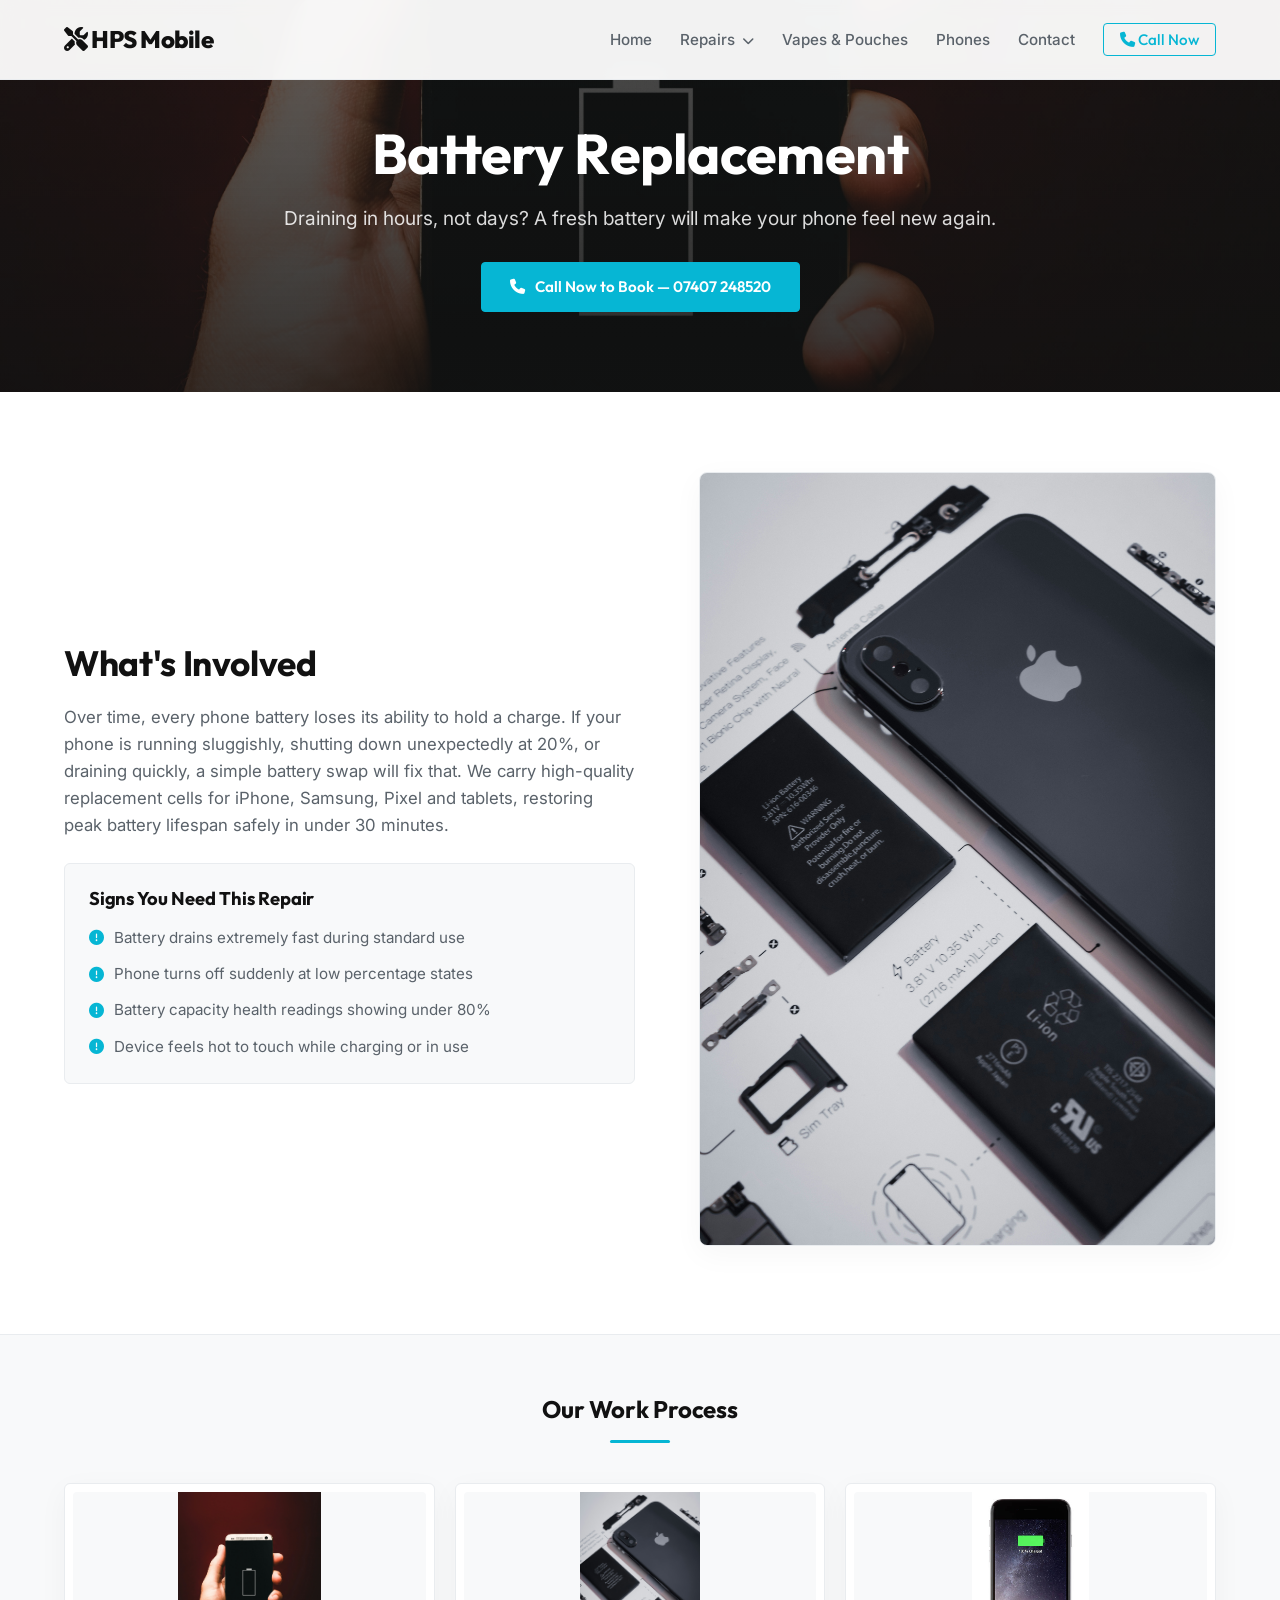
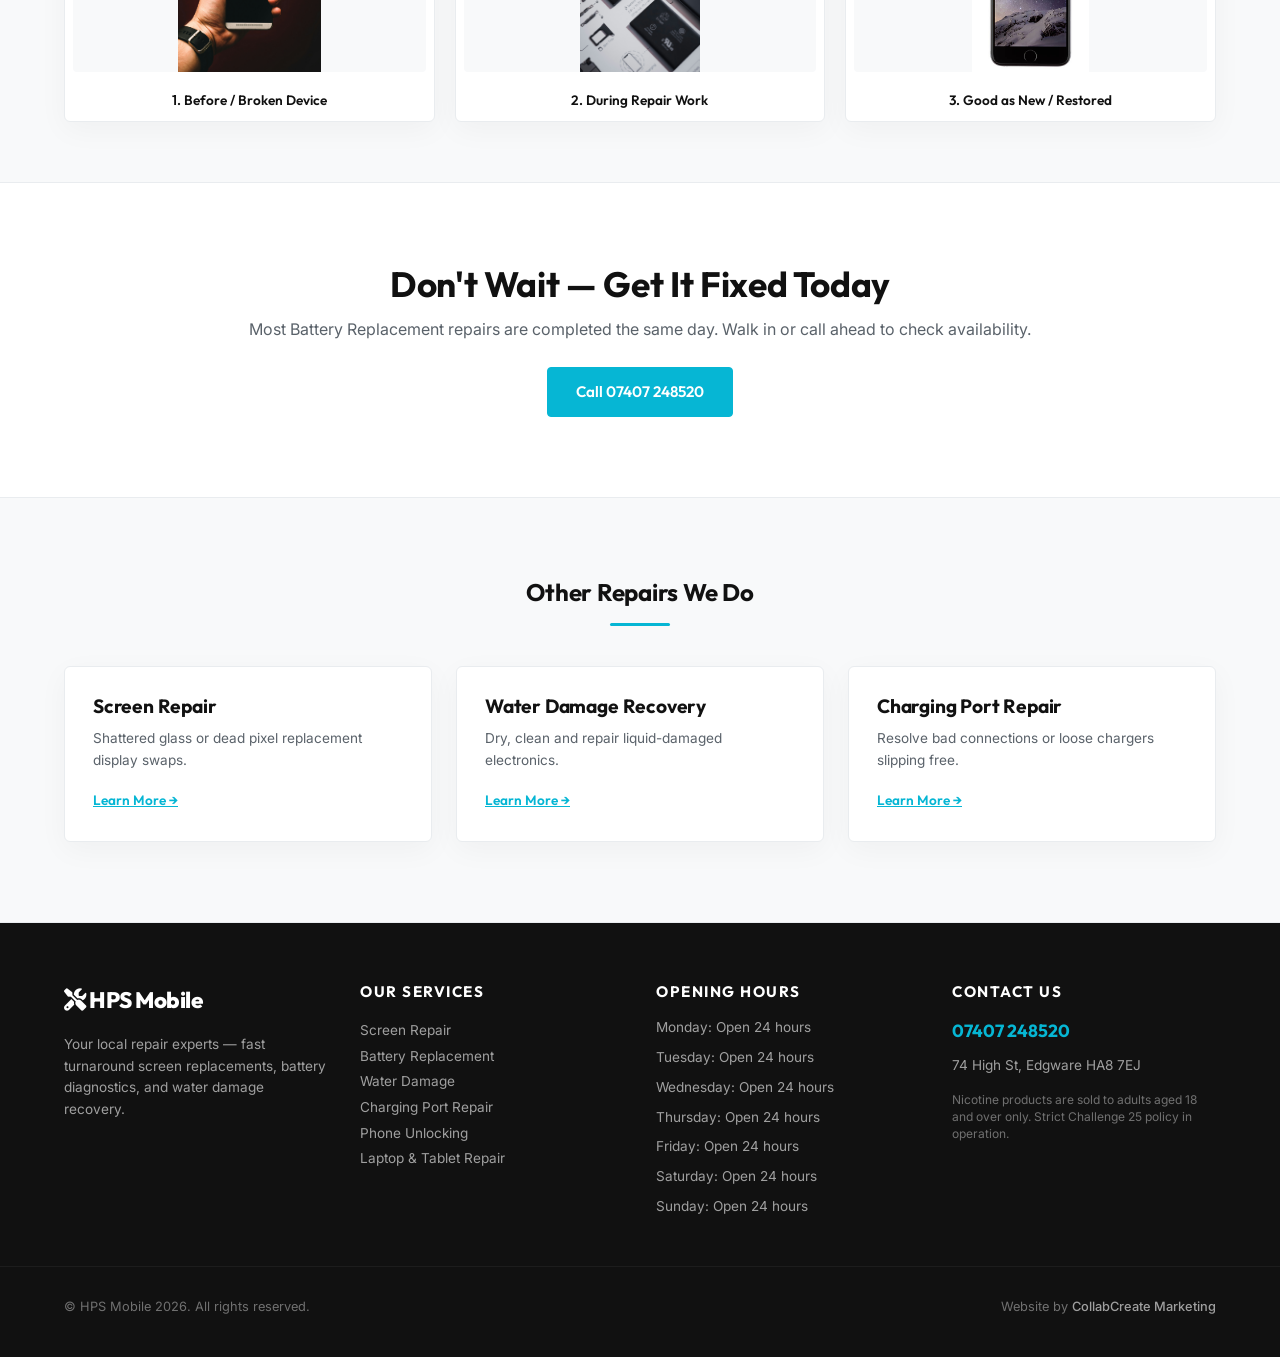
==== battery-replacement.html @ 2931e68e "Deploy premium responsive outreach site" ====
<!DOCTYPE html>
<html lang="en">
<head>
    <meta charset="UTF-8">
    <meta name="viewport" content="width=device-width, initial-scale=1.0">
    <title>Battery Replacement Repairs | HPS Mobile Edgware, London</title>
    <link rel="stylesheet" href="styles.css">
    <link href="https://fonts.googleapis.com/css2?family=Inter:wght@300;400;500;600;700&family=Outfit:wght@400;500;600;700;800&display=swap" rel="stylesheet">
    <link rel="stylesheet" href="https://cdnjs.cloudflare.com/ajax/libs/font-awesome/6.4.0/css/all.min.css">
    
    <!-- Open Graph Metadata -->
    <meta property="og:title" content="Battery Replacement Repairs | HPS Mobile Edgware, London">
    <meta property="og:description" content="Fast, premium screen repairs, battery replacements, water damage recovery, vapes, pouches, and refurbished phones in Edgware, London.">
    <meta property="og:image" content="https://mowleed2000.github.io/hps-mobile/storefront.webp">
    <meta property="og:url" content="https://mowleed2000.github.io/hps-mobile/battery-replacement.html">
    <meta property="og:type" content="website">

    <!-- Microsoft Clarity Tracking Code -->
    <script type="text/javascript">
        (function(c,l,a,r,i,t,y){
            c[a]=c[a]||function(){(c[a].q=c[a].q||[]).push(arguments)};
            t=l.createElement(r);t.async=1;t.src="https://www.clarity.ms/tag/"+i;
            y=l.getElementsByTagName(r)[0];y.parentNode.insertBefore(t,y);
        })(window, document, "clarity", "script", "x1smlah9oa");
    </script>
</head>
<body>

    <nav class="navbar">
        <div class="container nav-container">
            <a href="index.html" class="logo"><i class="fa-solid fa-screwdriver-wrench"></i> HPS Mobile</a>
            <ul class="nav-links" id="navLinks">
                <li><a href="index.html">Home</a></li>
                <li class="dropdown">
                    <a href="#" class="dropdown-trigger">Repairs <i class="fa-solid fa-chevron-down" style="font-size:0.75rem; margin-left:3px;"></i></a>
                    <ul class="dropdown-menu">
                        <li><a href="screen-repair.html">Screen Repair</a></li>
                        <li><a href="battery-replacement.html">Battery Replacement</a></li>
                        <li><a href="water-damage.html">Water Damage</a></li>
                        <li><a href="charging-port.html">Charging Port Repair</a></li>
                        <li><a href="phone-unlocking.html">Phone Unlocking</a></li>
                        <li><a href="laptop-tablet.html">Laptop &amp; Tablet Repair</a></li>
                    </ul>
                </li>
                <li><a href="vapes-pouches.html">Vapes &amp; Pouches</a></li>
                <li><a href="phones-in-store.html">Phones</a></li>
                <li><a href="contact.html">Contact</a></li>
                <li><a href="tel:07407248520" class="btn-nav-cta"><i class="fa-solid fa-phone"></i> Call Now</a></li>
            </ul>
            <div class="hamburger" id="hamburger"><i class="fa-solid fa-bars"></i></div>
        </div>
    </nav>

            <section class="service-hero" style="background-image: linear-gradient(rgba(17, 17, 17, 0.65), rgba(17, 17, 17, 0.85)), url('Battery Replacment page 1.jpg');">
                <div class="container text-center reveal">
                    <h1>Battery Replacement</h1>
                    <p>Draining in hours, not days? A fresh battery will make your phone feel new again.</p>
                    <a href="tel:07407248520" class="btn btn-primary"><i class="fa-solid fa-phone"></i> Call Now to Book — 07407 248520</a>
                </div>
            </section>

            <section class="service-details">
                <div class="container details-grid">
                    <div class="details-text reveal">
                        <h2>What's Involved</h2>
                        <p>Over time, every phone battery loses its ability to hold a charge. If your phone is running sluggishly, shutting down unexpectedly at 20%, or draining quickly, a simple battery swap will fix that. We carry high-quality replacement cells for iPhone, Samsung, Pixel and tablets, restoring peak battery lifespan safely in under 30 minutes.</p>
                        
                        <div class="symptoms-box">
                            <h3>Signs You Need This Repair</h3>
                            <ul class="symptoms-list">
                                <li><i class='fa-solid fa-circle-exclamation'></i> Battery drains extremely fast during standard use</li><li><i class='fa-solid fa-circle-exclamation'></i> Phone turns off suddenly at low percentage states</li><li><i class='fa-solid fa-circle-exclamation'></i> Battery capacity health readings showing under 80%</li><li><i class='fa-solid fa-circle-exclamation'></i> Device feels hot to touch while charging or in use</li>
                            </ul>
                        </div>
                    </div>
                    <div class="details-image reveal">
                        <img src="Battery replacment page 2.jpg" alt="Technician working on device" class="in-process-img">
                    </div>
                </div>
            </section>

            <section class="service-gallery">
                <div class="container">
                    <div class="section-header text-center reveal">
                        <h2>Our Work Process</h2>
                        <div class="accent-divider"></div>
                    </div>
                    <div class="gallery-row battery-gallery reveal">
                        <div class="gallery-item-wrapper" onclick="openLightbox('Battery Replacment page 1.jpg', 'Before / Broken Device')">
                            <img src="Battery Replacment page 1.jpg" alt="Before repair">
                            <span>1. Before / Broken Device</span>
                        </div>
                        <div class="gallery-item-wrapper" onclick="openLightbox('Battery replacment page 2.jpg', 'During Repair Work')">
                            <img src="Battery replacment page 2.jpg" alt="During repair">
                            <span>2. During Repair Work</span>
                        </div>
                        <div class="gallery-item-wrapper" onclick="openLightbox('Battery fixed 100 percent.jpg', 'Good as New / Restored')">
                            <img src="Battery fixed 100 percent.jpg" alt="After repair">
                            <span>3. Good as New / Restored</span>
                        </div>
                    </div>
                </div>
            </section>

            <section class="service-cta text-center reveal">
                <div class="container">
                    <h2>Don't Wait — Get It Fixed Today</h2>
                    <p>Most Battery Replacement repairs are completed the same day. Walk in or call ahead to check availability.</p>
                    <a href="tel:07407248520" class="btn btn-primary">Call 07407 248520</a>
                </div>
            </section>

            <section class="related-services">
                <div class="container">
                    <div class="section-header text-center reveal">
                        <h2>Other Repairs We Do</h2>
                        <div class="accent-divider"></div>
                    </div>
                    <div class="related-grid reveal">
                        
                <div class="related-card">
                    <h3>Screen Repair</h3>
                    <p>Shattered glass or dead pixel replacement display swaps.</p>
                    <a href="screen-repair.html" class="learn-more">Learn More &rarr;</a>
                </div>
        
                <div class="related-card">
                    <h3>Water Damage Recovery</h3>
                    <p>Dry, clean and repair liquid-damaged electronics.</p>
                    <a href="water-damage.html" class="learn-more">Learn More &rarr;</a>
                </div>
        
                <div class="related-card">
                    <h3>Charging Port Repair</h3>
                    <p>Resolve bad connections or loose chargers slipping free.</p>
                    <a href="charging-port.html" class="learn-more">Learn More &rarr;</a>
                </div>
        
                    </div>
                </div>
            </section>
        
    <!-- Lightbox Modal -->
    <div id="lightboxModal" class="lightbox">
        <span class="lightbox-close" onclick="closeLightbox()">&times;</span>
        <img class="lightbox-content" id="lightboxImg">
        <div id="lightboxCaption" class="lightbox-caption"></div>
    </div>

    <footer class="footer">
        <div class="container footer-grid">
            <div class="footer-brand">
                <a href="index.html" class="footer-logo"><i class="fa-solid fa-screwdriver-wrench"></i> HPS Mobile</a>
                <p style="margin-top: 15px; font-size: 0.85rem; line-height: 1.6; color: rgba(255, 255, 255, 0.6);">Your local repair experts — fast turnaround screen replacements, battery diagnostics, and water damage recovery.</p>
            </div>
            <div class="footer-links">
                <h4>Our Services</h4>
                <p><a href="screen-repair.html">Screen Repair</a></p>
                <p><a href="battery-replacement.html">Battery Replacement</a></p>
                <p><a href="water-damage.html">Water Damage</a></p>
                <p><a href="charging-port.html">Charging Port Repair</a></p>
                <p><a href="phone-unlocking.html">Phone Unlocking</a></p>
                <p><a href="laptop-tablet.html">Laptop &amp; Tablet Repair</a></p>
            </div>
            <div class="footer-hours">
                <h4>Opening Hours</h4>
                <ul>
                    <li>Monday: Open 24 hours</li><li>Tuesday: Open 24 hours</li><li>Wednesday: Open 24 hours</li><li>Thursday: Open 24 hours</li><li>Friday: Open 24 hours</li><li>Saturday: Open 24 hours</li><li>Sunday: Open 24 hours</li>
                </ul>
            </div>
            <div class="footer-contact">
                <h4>Contact Us</h4>
                <p class="phone-num"><a href="tel:07407248520">07407 248520</a></p>
                <p style="margin-top: 10px; font-size: 0.85rem; color: rgba(255, 255, 255, 0.6);">74 High St, Edgware HA8 7EJ</p>
                <p style="margin-top: 15px; font-size: 0.75rem; color: rgba(255, 255, 255, 0.4); line-height: 1.4;">
                    Nicotine products are sold to adults aged 18 and over only. Strict Challenge 25 policy in operation.
                </p>
            </div>
        </div>
        <div class="footer-bottom">
            <div class="container" style="display: flex; justify-content: space-between; flex-wrap: wrap; gap: 10px; width: 100%;">
                <p>&copy; HPS Mobile 2026. All rights reserved.</p>
                <p class="agency-credit">Website by <a href="https://collabcreate.co.uk" target="_blank">CollabCreate Marketing</a></p>
            </div>
        </div>
    </footer>
    <script src="script.js"></script>
</body>
</html>
---- styles.css ----
/* CCM Tech Repair Site Stylesheet */
:root {
    --bg-main: #ffffff;
    --bg-card: #ffffff;
    --bg-alternate: #f8f9fa;
    --text-main: #111111;
    --text-muted: #5a626a;
    --border-color: #e9ecef;
    --primary: #06b6d4;
    --primary-hover: #0891b2;
    --primary-glow: rgba(6, 182, 212, 0.15);
    --shadow: 0 8px 30px rgba(0, 0, 0, 0.04);
    --font-sans: 'Inter', sans-serif;
    --font-heading: 'Outfit', sans-serif;
    --nav-height: 80px;
}

/* Global Reset */
* {
    margin: 0;
    padding: 0;
    box-sizing: border-box;
}

html, body {
    width: 100%;
    overflow-x: hidden;
    background-color: var(--bg-main);
    color: var(--text-main);
    font-family: var(--font-sans);
    line-height: 1.6;
    scroll-behavior: smooth;
}

/* Layout Utilities */
.container {
    max-width: 1200px;
    margin: 0 auto;
    padding: 0 24px;
    width: 100%;
}

.text-center {
    text-align: center;
}

.primary-text {
    color: var(--primary);
}

.accent-divider {
    width: 60px;
    height: 3px;
    background-color: var(--primary);
    margin: 16px auto 0;
    border-radius: 2px;
}

.section-subtitle {
    display: inline-block;
    font-family: var(--font-heading);
    font-size: 0.8rem;
    font-weight: 700;
    text-transform: uppercase;
    letter-spacing: 3px;
    color: var(--primary);
    margin-bottom: 12px;
}

/* Typography */
h1, h2, h3, h4 {
    font-family: var(--font-heading);
    font-weight: 700;
    letter-spacing: -0.01em;
    line-height: 1.2;
}

/* Scroll Animations */
.reveal {
    opacity: 0;
    transform: translateY(30px);
    transition: all 0.8s cubic-bezier(0.16, 1, 0.3, 1);
}

.reveal.active {
    opacity: 1;
    transform: translateY(0);
}

/* Buttons */
.btn {
    display: inline-flex;
    align-items: center;
    justify-content: center;
    gap: 10px;
    padding: 12px 28px;
    font-family: var(--font-heading);
    font-size: 0.95rem;
    font-weight: 600;
    text-decoration: none;
    border-radius: 4px;
    transition: all 0.3s ease;
    cursor: pointer;
    border: none;
}

.btn-primary {
    background-color: var(--primary);
    color: #ffffff;
    border: 1px solid var(--primary);
}

.btn-primary:hover {
    background-color: var(--primary-hover);
    border-color: var(--primary-hover);
    transform: translateY(-2px);
    box-shadow: 0 8px 20px var(--primary-glow);
}

.btn-outline {
    background-color: transparent;
    color: var(--text-main);
    border: 1px solid var(--border-color);
}

.btn-outline:hover {
    background-color: var(--bg-alternate);
    border-color: var(--primary);
    color: var(--primary);
    transform: translateY(-2px);
}

/* Navigation Bar */
.navbar {
    position: fixed;
    top: 0;
    left: 0;
    width: 100%;
    height: var(--nav-height);
    background-color: rgba(255, 255, 255, 0.95);
    backdrop-filter: blur(8px);
    -webkit-backdrop-filter: blur(8px);
    border-bottom: 1px solid var(--border-color);
    z-index: 1000;
    display: flex;
    align-items: center;
}

.nav-container {
    display: flex;
    justify-content: space-between;
    align-items: center;
}

.logo {
    font-family: var(--font-heading);
    font-size: 1.5rem;
    font-weight: 800;
    color: var(--text-main);
    text-decoration: none;
    letter-spacing: -0.5px;
}

.nav-links {
    display: flex;
    align-items: center;
    list-style: none;
    gap: 28px;
}

.nav-links a {
    color: var(--text-muted);
    text-decoration: none;
    font-size: 0.95rem;
    font-weight: 500;
    transition: color 0.3s ease;
}

.nav-links a:hover {
    color: var(--text-main);
}

.btn-nav-cta {
    background-color: transparent;
    color: var(--primary) !important;
    border: 1px solid var(--primary);
    padding: 6px 16px;
    border-radius: 4px;
    font-family: var(--font-heading);
    font-size: 0.85rem;
    font-weight: 600;
    transition: all 0.3s ease;
}

.btn-nav-cta:hover {
    background-color: var(--primary);
    color: #ffffff !important;
}

.hamburger {
    display: none;
    color: var(--text-main);
    font-size: 1.4rem;
    cursor: pointer;
}

/* Dropdown Menu */
.dropdown {
    position: relative;
}

.dropdown-menu {
    display: none;
    position: absolute;
    top: 100%;
    left: 0;
    background-color: var(--bg-card);
    border: 1px solid var(--border-color);
    box-shadow: var(--shadow);
    list-style: none;
    min-width: 220px;
    border-radius: 4px;
    padding: 10px 0;
    z-index: 100;
}

.dropdown-menu li a {
    display: block;
    padding: 10px 20px;
    color: var(--text-main);
    font-size: 0.9rem;
    text-transform: none;
    letter-spacing: normal;
}

.dropdown-menu li a:hover {
    background-color: var(--bg-alternate);
    color: var(--primary);
}

.dropdown:hover .dropdown-menu {
    display: block;
}

/* Hero Section */
.hero {
    padding: calc(var(--nav-height) + 60px) 0 80px;
    background-size: cover;
    background-position: center;
    position: relative;
}

.hero-grid {
    display: grid;
    grid-template-columns: 1.1fr 0.9fr;
    gap: 48px;
    align-items: center;
}

.hero-content .eyebrow {
    font-family: var(--font-heading);
    color: var(--primary);
    font-size: 0.8rem;
    font-weight: 700;
    text-transform: uppercase;
    letter-spacing: 3px;
    margin-bottom: 20px;
    display: block;
}

.hero h1 {
    font-size: 3.8rem;
    margin-bottom: 20px;
    color: var(--text-main);
}

.hero-tagline {
    font-size: 1.15rem;
    color: var(--text-muted);
    margin-bottom: 32px;
}

.hero-btns {
    display: flex;
    gap: 16px;
    margin-bottom: 32px;
}

.walk-ins-tag {
    display: flex;
    flex-wrap: wrap;
    gap: 12px;
}

.badge {
    display: inline-flex;
    align-items: center;
    gap: 6px;
    background-color: var(--bg-alternate);
    border: 1px solid var(--border-color);
    color: var(--text-muted);
    padding: 6px 12px;
    border-radius: 4px;
    font-size: 0.8rem;
    font-weight: 600;
}

.badge i {
    color: var(--primary);
}

.hero-image-wrapper {
    position: relative;
    width: 100%;
}

.hero-image-frame {
    position: relative;
    border: 1px solid var(--border-color);
    padding: 10px;
    border-radius: 8px;
    background-color: var(--bg-card);
    box-shadow: var(--shadow);
    cursor: pointer;
    overflow: hidden;
}

.hero-image {
    width: 100%;
    border-radius: 4px;
    display: block;
    object-fit: cover;
    aspect-ratio: 4/5;
    transition: transform 0.5s ease;
}

.hero-image-frame:hover .hero-image {
    transform: scale(1.02);
}

.frame-overlay {
    position: absolute;
    top: 10px;
    left: 10px;
    right: 10px;
    bottom: 10px;
    background-color: rgba(17, 17, 17, 0.85);
    display: flex;
    flex-direction: column;
    align-items: center;
    justify-content: center;
    gap: 10px;
    color: #ffffff;
    opacity: 0;
    transition: opacity 0.3s ease;
    border-radius: 4px;
}

.hero-image-frame:hover .frame-overlay {
    opacity: 1;
}

.frame-overlay i {
    font-size: 1.8rem;
    color: var(--primary);
}

.frame-overlay span {
    font-family: var(--font-heading);
    font-size: 0.8rem;
    font-weight: 600;
    text-transform: uppercase;
    letter-spacing: 1.5px;
}

/* Services Grid on Home */
.services {
    padding: 80px 0;
    background-color: var(--bg-alternate);
    border-top: 1px solid var(--border-color);
    border-bottom: 1px solid var(--border-color);
}

.services .section-header {
    margin-bottom: 48px;
}

.services .subheading {
    color: var(--text-muted);
    font-size: 1.05rem;
    margin-top: 8px;
}

.services-grid {
    display: grid;
    grid-template-columns: repeat(3, 1fr);
    gap: 24px;
}

.service-card-link {
    text-decoration: none;
}

.service-card {
    height: 280px;
    border-radius: 8px;
    background-size: cover;
    background-position: center;
    position: relative;
    overflow: hidden;
    display: flex;
    align-items: flex-end;
    transition: transform 0.3s ease, box-shadow 0.3s ease;
}

.service-card::after {
    content: '';
    position: absolute;
    top: 0;
    left: 0;
    width: 100%;
    height: 100%;
    background: linear-gradient(to top, rgba(17, 17, 17, 0.95) 0%, rgba(17, 17, 17, 0.4) 60%, rgba(17, 17, 17, 0.1) 100%);
    z-index: 1;
    transition: background 0.3s ease;
}

.service-card:hover {
    transform: translateY(-4px);
    box-shadow: 0 12px 30px rgba(0, 0, 0, 0.15);
}

.service-card:hover::after {
    background: linear-gradient(to top, rgba(17, 17, 17, 0.98) 0%, rgba(17, 17, 17, 0.5) 60%, rgba(17, 17, 17, 0.2) 100%);
}

.card-content {
    padding: 24px;
    color: #ffffff;
    width: 100%;
    z-index: 2;
}

.service-card h3 {
    font-size: 1.4rem;
    margin-bottom: 6px;
    color: #ffffff;
}

.service-card p {
    font-size: 0.85rem;
    color: rgba(255, 255, 255, 0.8);
    margin-bottom: 12px;
}

.learn-more {
    font-family: var(--font-heading);
    font-size: 0.85rem;
    font-weight: 600;
    color: var(--primary);
}

/* Why Us Section */
.why-us {
    padding: 80px 0;
}

.why-us-grid {
    display: grid;
    grid-template-columns: repeat(3, 1fr);
    gap: 32px;
    margin-top: 48px;
}

.why-card {
    background-color: var(--bg-card);
    border: 1px solid var(--border-color);
    border-radius: 8px;
    padding: 32px;
    box-shadow: var(--shadow);
}

.why-icon {
    font-size: 2.2rem;
    color: var(--primary);
    margin-bottom: 20px;
}

.why-card h3 {
    font-size: 1.25rem;
    margin-bottom: 12px;
}

.why-card p {
    color: var(--text-muted);
    font-size: 0.9rem;
}

/* Vapes Teaser */
.vapes-teaser {
    padding: 80px 0;
    background-color: var(--bg-alternate);
    border-top: 1px solid var(--border-color);
    border-bottom: 1px solid var(--border-color);
}

.vapes-teaser-grid {
    display: grid;
    grid-template-columns: 1.1fr 0.9fr;
    gap: 48px;
    align-items: center;
}

.vapes-teaser-content h2 {
    font-size: 2.5rem;
    margin-bottom: 16px;
}

.vapes-teaser-content p {
    color: var(--text-muted);
    margin-bottom: 24px;
    font-size: 1.05rem;
}

.disclaimer-text {
    font-size: 0.75rem;
    color: var(--text-muted);
    margin-top: 16px;
}

.vape-brand-anchors {
    display: flex;
    justify-content: center;
    gap: 20px;
}

.teaser-brand-img {
    width: 45%;
    max-width: 180px;
    border-radius: 8px;
    border: 1px solid var(--border-color);
    box-shadow: var(--shadow);
}

/* Phones Teaser */
.phones-teaser {
    padding: 80px 0;
}

.phones-teaser-grid {
    display: grid;
    grid-template-columns: 1fr 1fr;
    gap: 48px;
    align-items: center;
}

.phones-teaser-content h2 {
    font-size: 2.5rem;
    margin-bottom: 16px;
}

.phones-teaser-content p {
    color: var(--text-muted);
    margin-bottom: 24px;
    font-size: 1.05rem;
}

.phone-anchors-grid {
    display: grid;
    grid-template-columns: repeat(3, 1fr);
    gap: 16px;
}

.phone-item-card {
    text-align: center;
    background-color: var(--bg-alternate);
    border: 1px solid var(--border-color);
    padding: 16px;
    border-radius: 8px;
}

.phone-item-card img {
    width: 100%;
    height: auto;
    max-height: 120px;
    object-fit: contain;
    margin-bottom: 10px;
}

.phone-item-card span {
    font-family: var(--font-heading);
    font-size: 0.8rem;
    font-weight: 600;
}

/* Reviews on Home */
.reviews {
    padding: 80px 0;
    background-color: var(--bg-alternate);
    border-top: 1px solid var(--border-color);
    border-bottom: 1px solid var(--border-color);
}

.reviews-grid {
    display: grid;
    grid-template-columns: repeat(3, 1fr);
    gap: 24px;
    margin-top: 40px;
}

.review-card {
    background-color: var(--bg-card);
    border: 1px solid var(--border-color);
    padding: 32px;
    border-radius: 6px;
    box-shadow: var(--shadow);
    display: flex;
    flex-direction: column;
    justify-content: space-between;
}

.review-card .review-text {
    font-style: italic;
    font-size: 0.95rem;
    color: var(--text-muted);
    margin-bottom: 20px;
}

.review-author {
    font-family: var(--font-heading);
    font-weight: 600;
    font-size: 0.85rem;
    display: flex;
    justify-content: space-between;
    align-items: center;
}

.stars {
    color: #ffb400;
    font-size: 0.8rem;
}

/* Final CTA */
.final-cta {
    padding: 100px 0;
    background-size: cover;
    background-position: center;
    color: #ffffff;
}

.final-cta h2 {
    font-size: 3rem;
    margin-bottom: 16px;
    color: #ffffff;
}

.final-cta p {
    font-size: 1.15rem;
    color: rgba(255, 255, 255, 0.85);
    margin-bottom: 30px;
}

.btn-large {
    padding: 14px 40px;
    font-size: 1.1rem;
}

/* Service Page Styling */
.service-hero {
    padding: 120px 0 80px;
    background-size: cover;
    background-position: center;
    color: #ffffff;
}

.service-hero h1 {
    font-size: 3.5rem;
    color: #ffffff;
    margin-bottom: 16px;
}

.service-hero p {
    font-size: 1.2rem;
    color: rgba(255, 255, 255, 0.85);
    margin-bottom: 28px;
}

.details-grid {
    display: grid;
    grid-template-columns: 1.05fr 0.95fr;
    gap: 64px;
    align-items: center;
}

.service-details {
    padding: 80px 0;
}

.details-text h2 {
    font-size: 2.2rem;
    margin-bottom: 20px;
}

.details-text p {
    color: var(--text-muted);
    font-size: 1.05rem;
    margin-bottom: 24px;
}

.symptoms-box {
    background-color: var(--bg-alternate);
    border: 1px solid var(--border-color);
    padding: 24px;
    border-radius: 6px;
}

.symptoms-box h3 {
    font-size: 1.15rem;
    margin-bottom: 16px;
}

.symptoms-list {
    list-style: none;
    display: flex;
    flex-direction: column;
    gap: 12px;
}

.symptoms-list li {
    font-size: 0.95rem;
    color: var(--text-muted);
    display: flex;
    align-items: center;
    gap: 10px;
}

.symptoms-list li i {
    color: var(--primary);
}

.in-process-img {
    width: 100%;
    border-radius: 8px;
    border: 1px solid var(--border-color);
    box-shadow: var(--shadow);
}

.service-gallery {
    padding: 60px 0;
    background-color: var(--bg-alternate);
    border-top: 1px solid var(--border-color);
    border-bottom: 1px solid var(--border-color);
}

.gallery-row {
    display: grid;
    grid-template-columns: repeat(auto-fit, minmax(250px, 1fr));
    gap: 20px;
    margin-top: 40px;
}

.gallery-item-wrapper {
    background-color: var(--bg-card);
    border: 1px solid var(--border-color);
    border-radius: 6px;
    padding: 8px;
    cursor: pointer;
    text-align: center;
    box-shadow: var(--shadow);
}

.gallery-item-wrapper img {
    width: 100%;
    height: 180px;
    object-fit: cover;
    border-radius: 4px;
    margin-bottom: 8px;
}

.gallery-item-wrapper span {
    font-family: var(--font-heading);
    font-size: 0.85rem;
    font-weight: 600;
}

/* Battery gallery containment (Checklist Issue 6) */
.battery-gallery .gallery-item-wrapper img {
    object-fit: contain !important;
    background-color: var(--bg-alternate);
}

.service-cta {
    padding: 80px 0;
}

.service-cta h2 {
    font-size: 2.2rem;
    margin-bottom: 12px;
}

.service-cta p {
    color: var(--text-muted);
    margin-bottom: 24px;
}

.related-services {
    padding: 80px 0;
    background-color: var(--bg-alternate);
    border-top: 1px solid var(--border-color);
}

.related-grid {
    display: grid;
    grid-template-columns: repeat(3, 1fr);
    gap: 24px;
    margin-top: 40px;
}

.related-card {
    background-color: var(--bg-card);
    border: 1px solid var(--border-color);
    padding: 28px;
    border-radius: 6px;
    box-shadow: var(--shadow);
}

.related-card h3 {
    font-size: 1.2rem;
    margin-bottom: 10px;
}

.related-card p {
    font-size: 0.85rem;
    color: var(--text-muted);
    margin-bottom: 16px;
}

/* Page Hero Template */
.page-hero {
    padding: calc(var(--nav-height) + 40px) 0 40px;
    border-bottom: 1px solid var(--border-color);
    background-color: var(--bg-alternate);
}

.page-hero h1 {
    font-size: 3rem;
    margin-bottom: 8px;
}

.page-hero p {
    font-size: 1.1rem;
    color: var(--text-muted);
}

/* Vapes Page Specific */
.pouches-section, .vapes-section {
    padding: 80px 0;
}

.pouches-section {
    border-bottom: 1px solid var(--border-color);
}

.pouches-grid {
    display: grid;
    grid-template-columns: repeat(5, 1fr);
    gap: 20px;
    margin-top: 48px;
}

.vapes-grid-two {
    display: grid;
    grid-template-columns: repeat(2, 1fr);
    gap: 24px;
    max-width: 600px;
    margin: 48px auto 0;
}

.brand-card, .brand-card-two {
    background-color: var(--bg-card);
    border: 1px solid var(--border-color);
    padding: 16px;
    border-radius: 8px;
    text-align: center;
    box-shadow: var(--shadow);
}

.brand-card img, .brand-card-two img {
    width: 100%;
    height: 140px;
    object-fit: contain;
    margin-bottom: 12px;
}

.brand-card h3, .brand-card-two h3 {
    font-size: 1rem;
    font-family: var(--font-heading);
    font-weight: 700;
}

.vapes-cta, .phones-cta, .contact-cta {
    padding: 60px 0;
    background-color: var(--bg-alternate);
    border-top: 1px solid var(--border-color);
    border-bottom: 1px solid var(--border-color);
}

/* Refurbished Phones Page */
.phones-section {
    padding: 80px 0;
}

.intro-paragraph {
    max-width: 700px;
    margin: 0 auto 48px;
    font-size: 1.05rem;
    color: var(--text-muted);
}

.phones-grid {
    display: grid;
    grid-template-columns: repeat(3, 1fr);
    gap: 24px;
}

.phone-product-card {
    background-color: var(--bg-card);
    border: 1px solid var(--border-color);
    padding: 24px;
    border-radius: 8px;
    text-align: center;
    box-shadow: var(--shadow);
}

.phone-product-card img {
    width: 100%;
    height: 180px;
    object-fit: contain;
    margin-bottom: 16px;
}

.phone-product-card h3 {
    font-size: 1.15rem;
    margin-bottom: 8px;
}

.avail-badge {
    display: inline-block;
    font-family: var(--font-heading);
    font-size: 0.75rem;
    font-weight: 700;
    color: var(--primary);
    background-color: var(--primary-glow);
    padding: 4px 12px;
    border-radius: 20px;
}

/* Contact Page Specific */
.contact-details-section {
    padding: 80px 0;
}

.contact-grid-page {
    display: grid;
    grid-template-columns: 1fr 1fr;
    gap: 64px;
    align-items: center;
}

.contact-left-info h2 {
    font-size: 2.5rem;
    margin-bottom: 12px;
}

.phone-large {
    font-family: var(--font-heading);
    font-size: 1.6rem;
    font-weight: 700;
    margin-bottom: 30px;
}

.phone-large a {
    color: var(--primary);
    text-decoration: none;
}

.hours-box h3 {
    font-size: 1.15rem;
    margin-bottom: 16px;
}

.contact-hours-table {
    width: 100%;
    border-collapse: collapse;
}

.contact-hours-table tr {
    border-bottom: 1px solid var(--border-color);
}

.contact-hours-table tr:last-child {
    border-bottom: none;
}

.contact-hours-table td {
    padding: 10px 0;
    font-size: 0.95rem;
    color: var(--text-muted);
}

.contact-hours-table td:last-child {
    text-align: right;
    font-weight: 600;
    color: var(--text-main);
}

.exterior-img-container {
    width: 100%;
}

.exterior-img-style {
    width: 100%;
    max-height: 400px;
    object-fit: contain;
    border-radius: 8px;
    border: 1px solid var(--border-color);
    box-shadow: var(--shadow);
    margin: 0 auto;
    display: block;
}

.map-section {
    padding: 60px 0;
    background-color: var(--bg-alternate);
    border-top: 1px solid var(--border-color);
    border-bottom: 1px solid var(--border-color);
}

.contact-map-wrapper iframe {
    display: block;
    box-shadow: var(--shadow);
    border: 1px solid var(--border-color) !important;
    margin-top: 40px;
}

/* Footer Styling */
.footer {
    padding: 60px 0 40px;
    background-color: #111111;
    color: #ffffff;
    border-top: 1px solid var(--border-color);
}

.footer-grid {
    display: grid;
    grid-template-columns: repeat(4, 1fr);
    gap: 32px;
}

.footer-brand p {
    font-size: 0.85rem;
    color: rgba(255, 255, 255, 0.6);
    margin-top: 12px;
}

.footer-logo {
    font-family: var(--font-heading);
    font-size: 1.4rem;
    font-weight: 800;
    color: #ffffff;
    text-decoration: none;
    letter-spacing: -0.5px;
}

.footer-logo .primary-text {
    color: var(--primary);
}

.footer-links h4, .footer-hours h4, .footer-contact h4 {
    font-size: 0.95rem;
    font-family: var(--font-heading);
    text-transform: uppercase;
    letter-spacing: 1.5px;
    color: #ffffff;
    margin-bottom: 16px;
}

.footer-links p a {
    color: rgba(255, 255, 255, 0.6);
    text-decoration: none;
    font-size: 0.85rem;
    transition: color 0.3s ease;
}

.footer-links p a:hover {
    color: var(--primary);
}

.footer-hours ul {
    list-style: none;
    display: flex;
    flex-direction: column;
    gap: 8px;
    font-size: 0.85rem;
    color: rgba(255, 255, 255, 0.6);
}

.footer-contact p {
    font-size: 0.85rem;
    color: rgba(255, 255, 255, 0.6);
    margin-bottom: 6px;
}

.footer-contact p.phone-num a {
    font-family: var(--font-heading);
    font-weight: 700;
    color: var(--primary);
    font-size: 1.1rem;
    text-decoration: none;
}

.footer-bottom {
    display: flex;
    justify-content: space-between;
    align-items: center;
    border-top: 1px solid rgba(255, 255, 255, 0.05);
    padding-top: 30px;
    margin-top: 48px;
    color: rgba(255, 255, 255, 0.4);
    font-size: 0.8rem;
    flex-wrap: wrap;
    gap: 16px;
}

.agency-credit a {
    color: rgba(255, 255, 255, 0.6);
    text-decoration: none;
    font-weight: 500;
}

.agency-credit a:hover {
    color: var(--primary);
}

/* Lightbox Modal */
.lightbox {
    display: none;
    position: fixed;
    z-index: 2000;
    left: 0;
    top: 0;
    width: 100%;
    height: 100%;
    background-color: rgba(17, 17, 17, 0.95);
    align-items: center;
    justify-content: center;
    flex-direction: column;
}

.lightbox.active {
    display: flex;
    width: 100% !important;
}

.lightbox-content {
    margin: auto;
    display: block;
    max-width: 90%;
    max-height: 80vh;
    border-radius: 8px;
    border: 1px solid var(--border-color);
}

.lightbox-caption {
    margin: 15px auto;
    width: 80%;
    text-align: center;
    color: var(--primary);
    font-family: var(--font-heading);
    font-weight: 600;
    font-size: 1.2rem;
}

.lightbox-close {
    position: absolute;
    top: 24px;
    right: 32px;
    color: #ffffff;
    font-size: 2.5rem;
    font-weight: bold;
    cursor: pointer;
}

.lightbox-close:hover {
    color: var(--primary);
}

/* Responsive Rules (Mobile Optimization Checklist - Issue 3, 5) */
@media (max-width: 992px) {
    h1 { font-size: 2.8rem !important; }
    h2 { font-size: 1.8rem !important; }
    .hero-grid { grid-template-columns: 1fr; text-align: center; }
    .hero-btns { justify-content: center; }
    .walk-ins-tag { justify-content: center; }
    .hero-image-wrapper { max-width: 450px; margin: 0 auto; }
    .services-grid { grid-template-columns: repeat(2, 1fr); }
    .why-us-grid { grid-template-columns: 1fr; gap: 20px; }
    .vapes-teaser-grid, .phones-teaser-grid, .contact-grid-page, .details-grid { grid-template-columns: 1fr; text-align: center; }
    .vape-brand-anchors { justify-content: center; }
    .phone-anchors-grid { max-width: 500px; margin: 0 auto; }
    .reviews-grid, .related-grid, .phones-grid { grid-template-columns: 1fr; }
    .footer-grid { grid-template-columns: repeat(2, 1fr); }
    .pouches-grid { grid-template-columns: repeat(3, 1fr); }
    .exterior-img-style { max-height: 300px; }
}

@media (max-width: 768px) {
    .service-hero h1 { font-size: 2.2rem !important; }
    .page-hero h1 { font-size: 2.2rem !important; }
    .container { padding: 0 20px !important; }
    .hamburger { display: block; }
    .nav-links {
        display: none;
        flex-direction: column;
        position: absolute;
        top: var(--nav-height);
        left: 0;
        right: 0;
        width: 100% !important;
        box-sizing: border-box;
        background-color: rgba(255, 255, 255, 0.98);
        border-bottom: 1px solid var(--border-color);
        padding: 30px;
        gap: 20px;
        align-items: center;
        box-shadow: var(--shadow);
    }
    .nav-links.active { display: flex; }
    .dropdown-menu { 
        position: static; 
        box-shadow: none; 
        border: none; 
        text-align: center; 
        display: none; 
        padding: 10px 0; 
        width: 100%;
        background-color: var(--bg-alternate);
        border-radius: 6px;
    }
    .dropdown-menu.active {
        display: block !important;
    }
    .dropdown:hover .dropdown-menu { display: none; } /* disable hover on mobile */
    .dropdown.active .dropdown-menu { display: block; }
    .footer-grid { grid-template-columns: 1fr; text-align: center; }
    .footer-hours ul { align-items: center; }
    .footer-bottom { flex-direction: column; text-align: center; }
    .pouches-grid { grid-template-columns: repeat(2, 1fr); }
    
    /* Phone Unlocking Hero Position Adjust (Checklist Issue 4) */
    .phone-unlock-hero {
        background-position: center 25% !important;
    }
    
    /* Expand buttons on mobile */
    .btn {
        width: 100%;
    }
    .hero-btns {
        flex-direction: column;
        align-items: center;
        width: 100%;
    }
    .hero-btns .btn {
        width: 100%;
        max-width: 350px;
    }
}
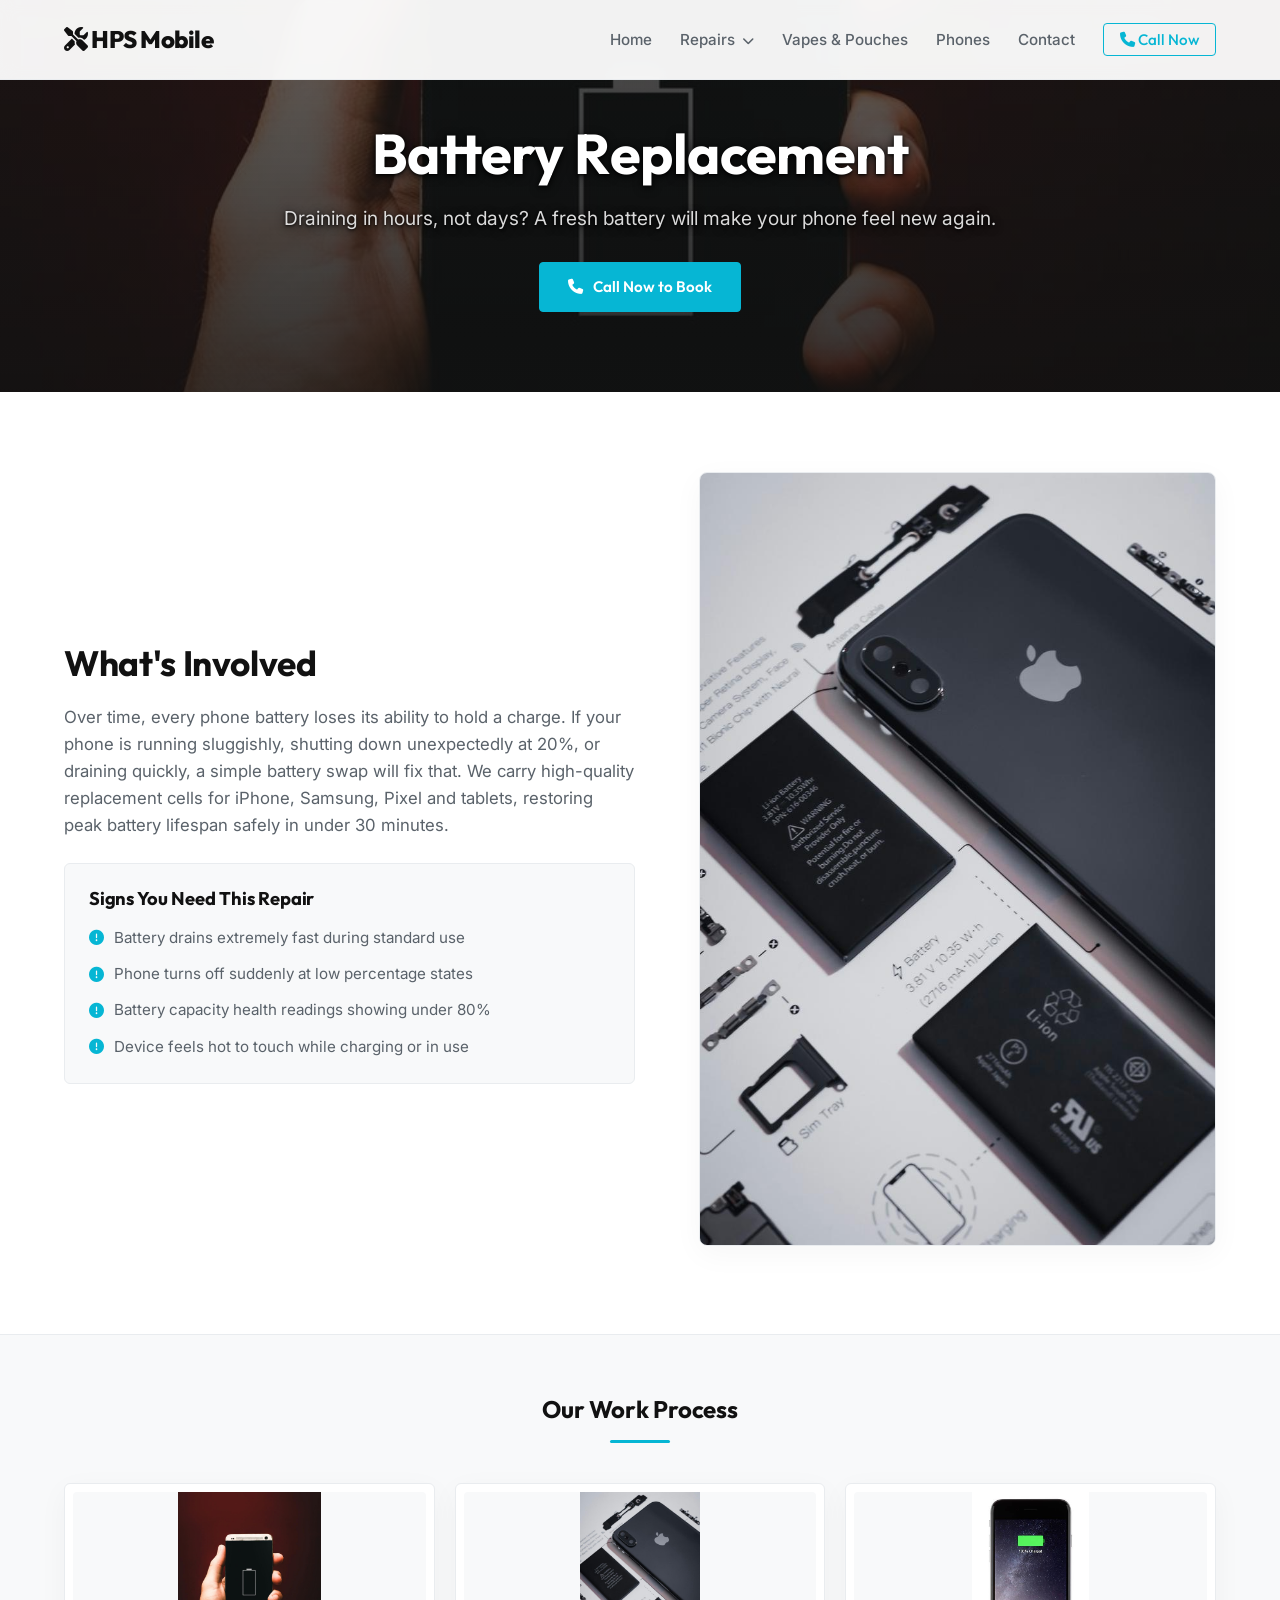
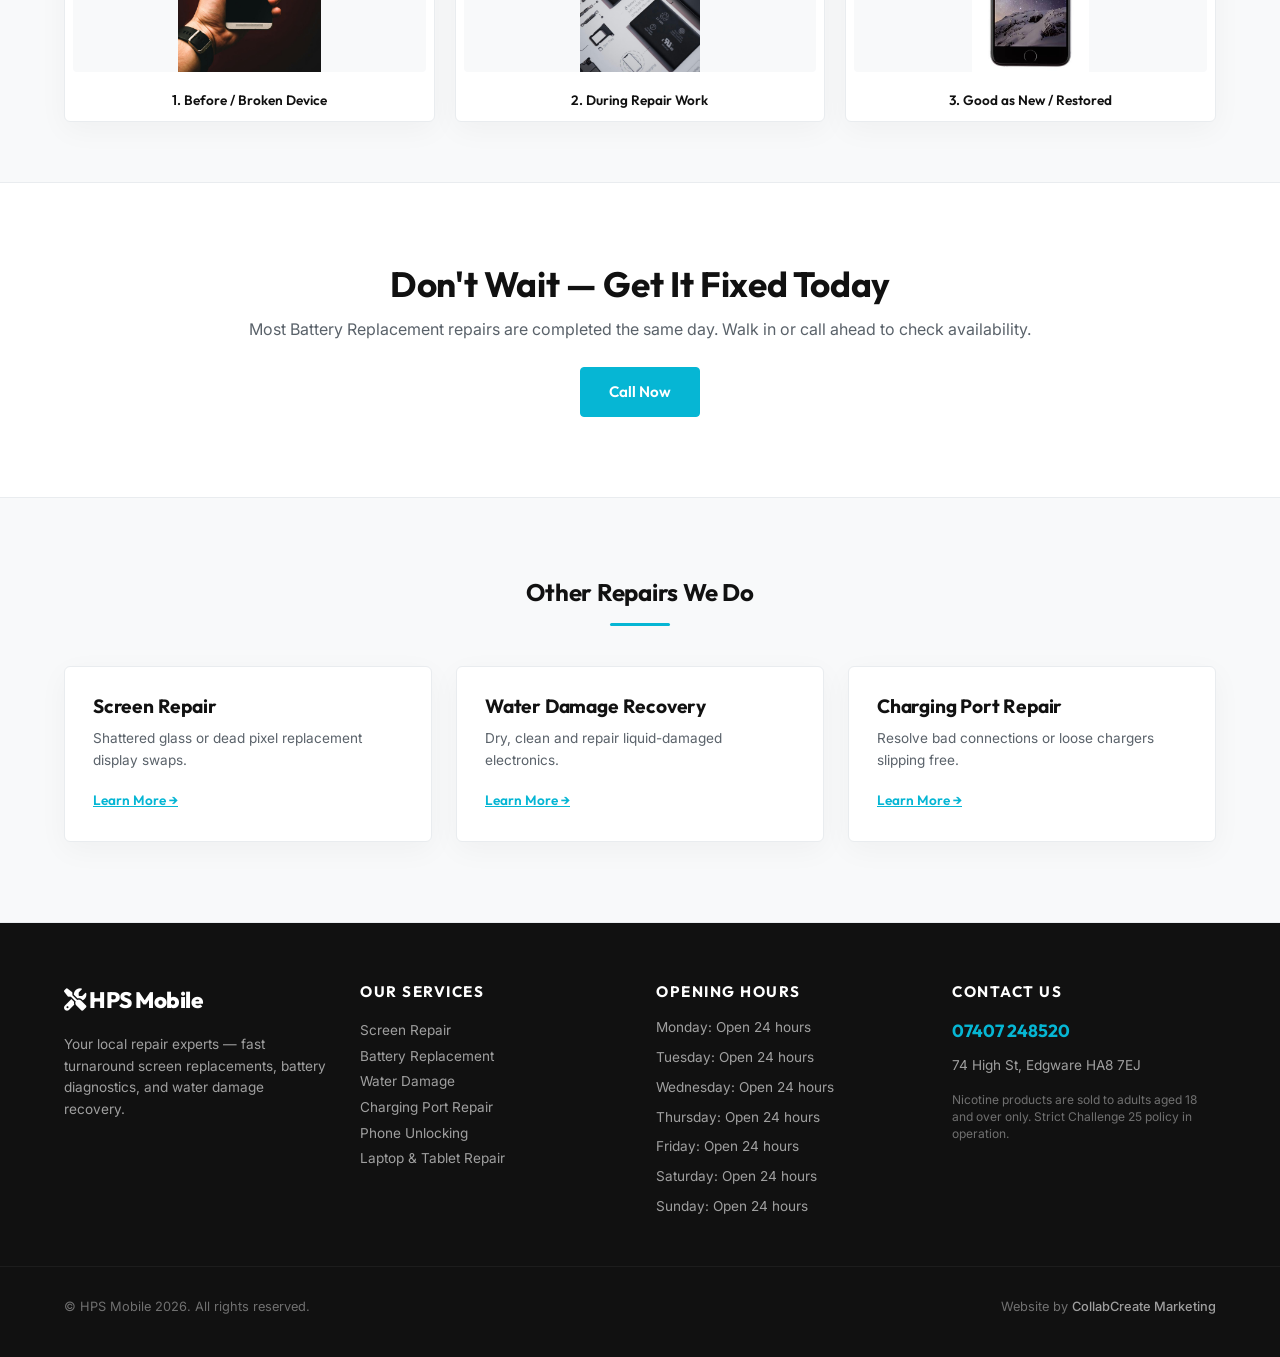
==== commit 7e62d272: "Deploy premium responsive outreach site" ====
--- a/battery-replacement.html
+++ b/battery-replacement.html
@@ -55,7 +55,7 @@
                 <div class="container text-center reveal">
                     <h1>Battery Replacement</h1>
                     <p>Draining in hours, not days? A fresh battery will make your phone feel new again.</p>
-                    <a href="tel:07407248520" class="btn btn-primary"><i class="fa-solid fa-phone"></i> Call Now to Book — 07407 248520</a>
+                    <a href="tel:07407248520" class="btn btn-primary"><i class="fa-solid fa-phone"></i> Call Now to Book</a>
                 </div>
             </section>
 
@@ -105,7 +105,7 @@
                 <div class="container">
                     <h2>Don't Wait — Get It Fixed Today</h2>
                     <p>Most Battery Replacement repairs are completed the same day. Walk in or call ahead to check availability.</p>
-                    <a href="tel:07407248520" class="btn btn-primary">Call 07407 248520</a>
+                    <a href="tel:07407248520" class="btn btn-primary">Call Now</a>
                 </div>
             </section>
 
--- a/styles.css
+++ b/styles.css
@@ -413,25 +413,9 @@
     transition: transform 0.3s ease, box-shadow 0.3s ease;
 }
 
-.service-card::after {
-    content: '';
-    position: absolute;
-    top: 0;
-    left: 0;
-    width: 100%;
-    height: 100%;
-    background: linear-gradient(to top, rgba(17, 17, 17, 0.95) 0%, rgba(17, 17, 17, 0.4) 60%, rgba(17, 17, 17, 0.1) 100%);
-    z-index: 1;
-    transition: background 0.3s ease;
-}
-
 .service-card:hover {
     transform: translateY(-4px);
     box-shadow: 0 12px 30px rgba(0, 0, 0, 0.15);
-}
-
-.service-card:hover::after {
-    background: linear-gradient(to top, rgba(17, 17, 17, 0.98) 0%, rgba(17, 17, 17, 0.5) 60%, rgba(17, 17, 17, 0.2) 100%);
 }
 
 .card-content {
@@ -677,12 +661,14 @@
     font-size: 3.5rem;
     color: #ffffff;
     margin-bottom: 16px;
+    text-shadow: 0 2px 10px rgba(0, 0, 0, 0.85), 0 1px 3px rgba(0, 0, 0, 0.9);
 }
 
 .service-hero p {
     font-size: 1.2rem;
     color: rgba(255, 255, 255, 0.85);
     margin-bottom: 28px;
+    text-shadow: 0 2px 10px rgba(0, 0, 0, 0.85), 0 1px 3px rgba(0, 0, 0, 0.9);
 }
 
 .details-grid {
@@ -862,10 +848,17 @@
 }
 
 .pouches-grid {
-    display: grid;
-    grid-template-columns: repeat(5, 1fr);
+    display: flex;
+    flex-wrap: wrap;
+    justify-content: center;
     gap: 20px;
     margin-top: 48px;
+}
+
+.brand-card {
+    flex: 1 1 calc(20% - 16px);
+    min-width: 180px;
+    max-width: 220px;
 }
 
 .vapes-grid-two {
@@ -1203,14 +1196,14 @@
     .hero-btns { justify-content: center; }
     .walk-ins-tag { justify-content: center; }
     .hero-image-wrapper { max-width: 450px; margin: 0 auto; }
-    .services-grid { grid-template-columns: repeat(2, 1fr); }
+    .services-grid { grid-template-columns: 1fr; }
     .why-us-grid { grid-template-columns: 1fr; gap: 20px; }
     .vapes-teaser-grid, .phones-teaser-grid, .contact-grid-page, .details-grid { grid-template-columns: 1fr; text-align: center; }
     .vape-brand-anchors { justify-content: center; }
     .phone-anchors-grid { max-width: 500px; margin: 0 auto; }
     .reviews-grid, .related-grid, .phones-grid { grid-template-columns: 1fr; }
     .footer-grid { grid-template-columns: repeat(2, 1fr); }
-    .pouches-grid { grid-template-columns: repeat(3, 1fr); }
+    .brand-card { flex: 1 1 calc(33.33% - 16px); min-width: 180px; max-width: 220px; }
     .exterior-img-style { max-height: 300px; }
 }
 
@@ -1247,19 +1240,41 @@
         background-color: var(--bg-alternate);
         border-radius: 6px;
     }
+    .dropdown {
+        width: 100%;
+        text-align: center;
+    }
+    .dropdown-trigger {
+        display: block;
+        width: 100%;
+        text-align: center;
+    }
     .dropdown-menu.active {
         display: block !important;
+    }
+    .dropdown-menu li {
+        width: 100%;
+        text-align: center;
+    }
+    .dropdown-menu li a {
+        text-align: center !important;
+        padding: 12px 20px;
     }
     .dropdown:hover .dropdown-menu { display: none; } /* disable hover on mobile */
     .dropdown.active .dropdown-menu { display: block; }
     .footer-grid { grid-template-columns: 1fr; text-align: center; }
     .footer-hours ul { align-items: center; }
     .footer-bottom { flex-direction: column; text-align: center; }
-    .pouches-grid { grid-template-columns: repeat(2, 1fr); }
+    .brand-card { flex: 1 1 calc(50% - 16px); min-width: 140px; max-width: 180px; }
+    
+    /* Hide details-image on mobile to prevent random/duplicate images before gallery */
+    .details-image {
+        display: none !important;
+    }
     
     /* Phone Unlocking Hero Position Adjust (Checklist Issue 4) */
     .phone-unlock-hero {
-        background-position: center 25% !important;
+        background-position: center 20% !important;
     }
     
     /* Expand buttons on mobile */
